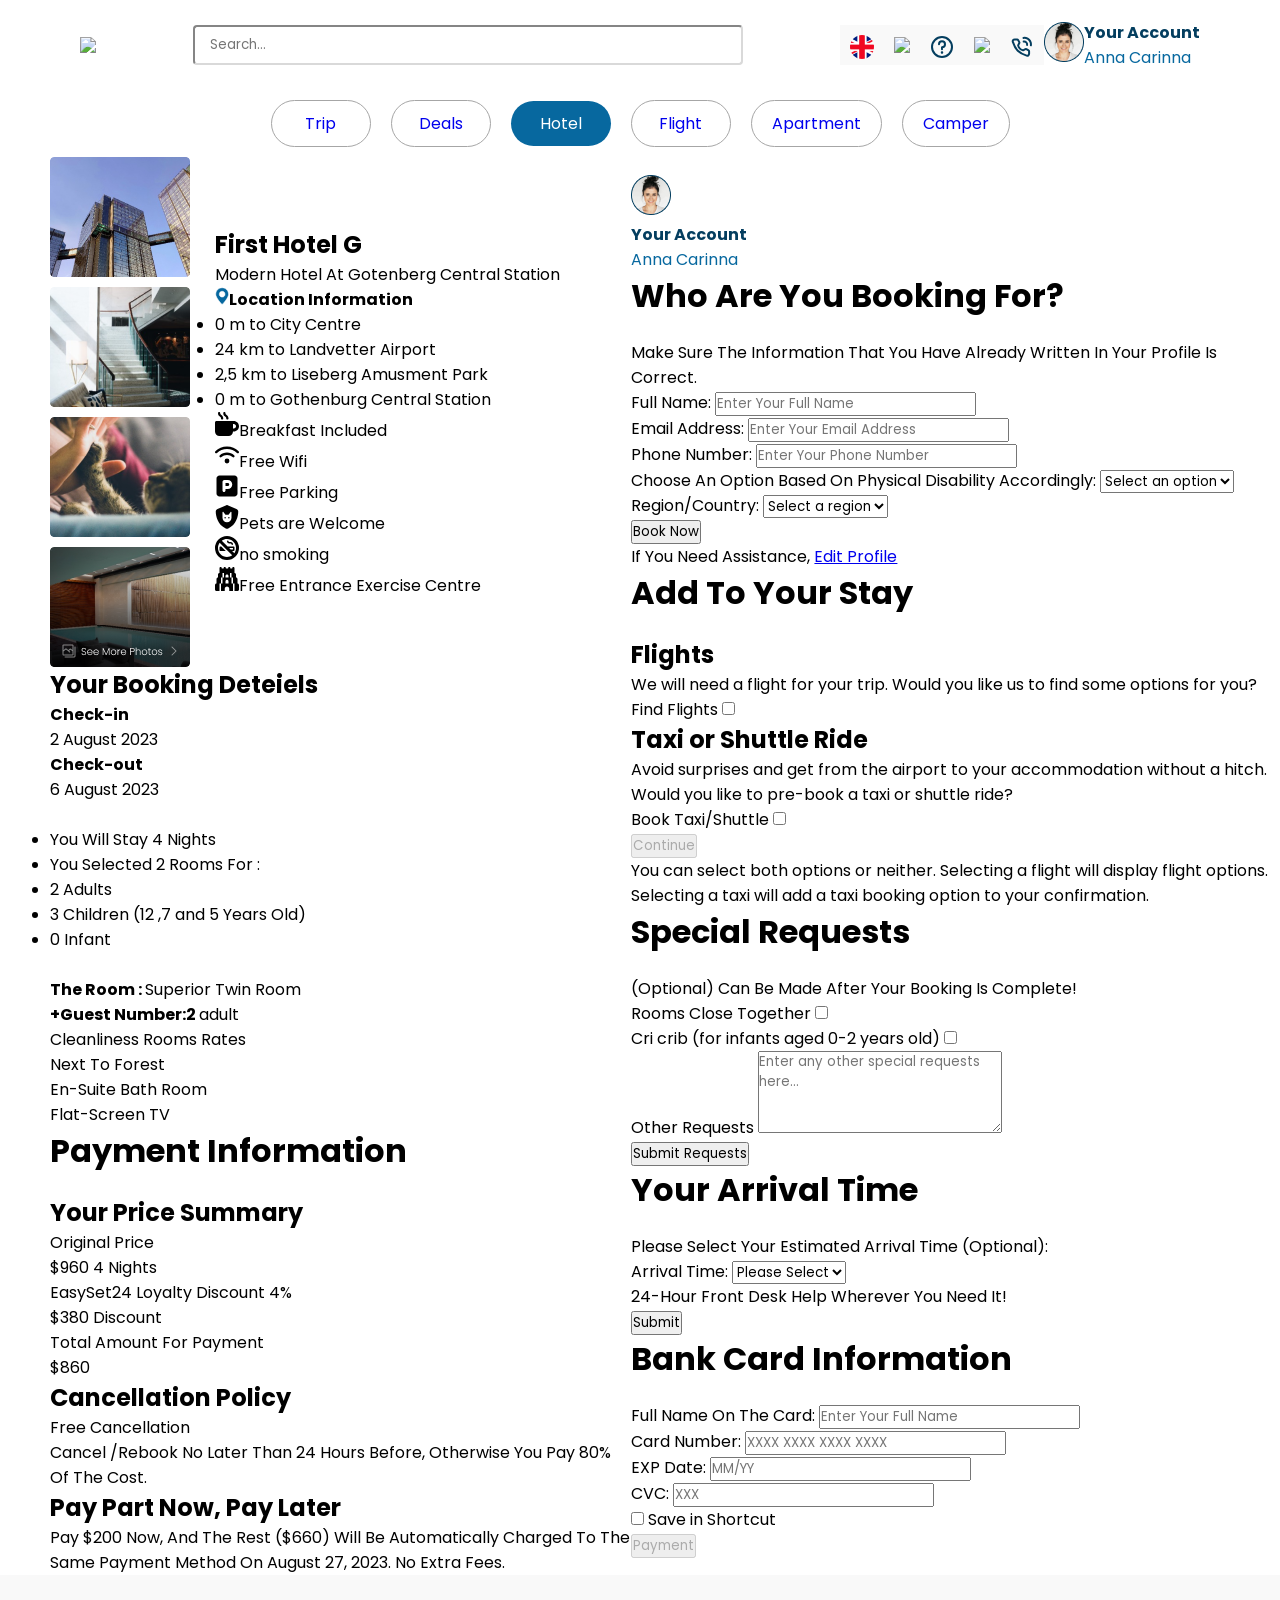
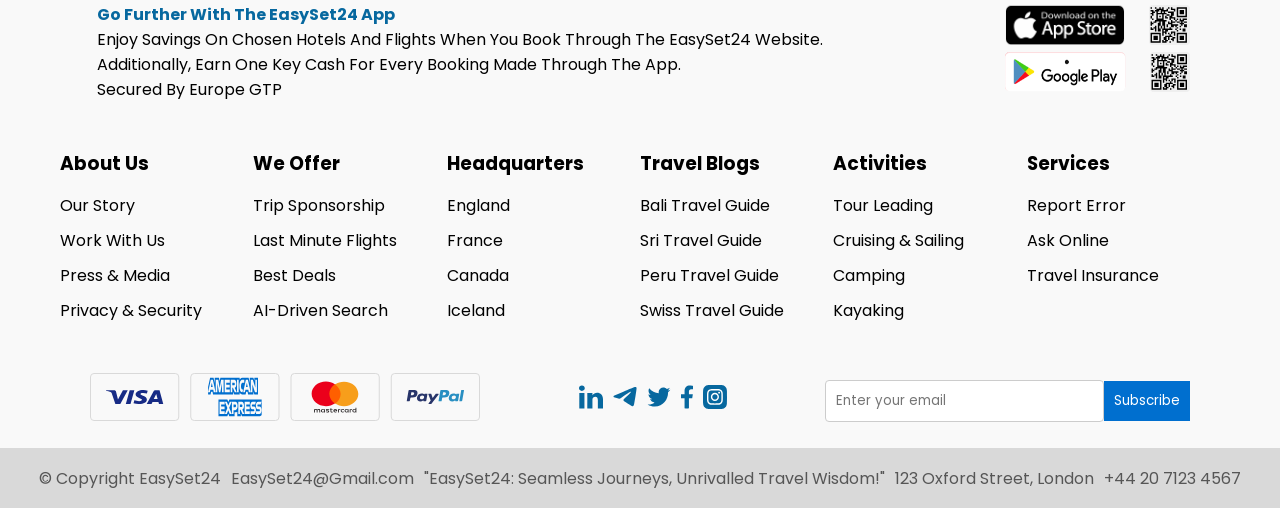
==== home.html @ 136c6787 "commiting" ====
<!DOCTYPE html>
<html>

<head>
    <link rel="stylesheet" type="text/css" href="styles.css">

    <link rel="preconnect" href="https://fonts.googleapis.com">
    <link rel="preconnect" href="https://fonts.gstatic.com" crossorigin>
    <link href="https://fonts.googleapis.com/css2?family=Poppins&display=swap" rel="stylesheet">
    <link rel="icon" href="Assets/icons/logo.svg" type="image/svg+xml">
    <link rel="stylesheet" href="https://fonts.googleapis.com/css2?family=Poppins:wght@300;400;700&display=swap">
    <link rel="stylesheet" href="style2.css">
    <link rel="icon" href="Assets\icons\Logo.svg" type="image/svg+xml">
</head>

<body>
    <header>
        <div class="navbar">
            <a href="flights.html" class="logo-container">
                <img src="Assets\icons\logo.svg" class="logo-svg">
            </a>

            <div class="search-container">
                <input type="search" class="search-box" placeholder="Search..." style="background-color: white;">
            </div>
            <div class="help-container">
                <a class="help-btn"><img src="Assets\icons\England.svg"></a>
                <a class="help-btn"><img src="Assets\icons\Dollar.svg"></a>
                <a class="help-btn"><img src="Assets\icons\help.svg"></a>
                <a class="help-btn" href="flight-favourites.html"><img src="Assets\icons\Favourite.svg"></a>
                <a class="help-btn" href="customer_service.html"><img src="Assets\icons\Phone.svg"></a>
                <div>
                    <img src="Assets\images\profile.png">
                </div>
                <div style="display: flex; flex-direction: column; align-items: start;">
                    <strong style="color: #043E5F;">Your Account</strong>
                    <a style="color: #07689f;">Anna Carinna</a>
                </div>
            </div>


        </div>

        <div class="chips-container">
            <a href="404.html" target="_blank" style="text-decoration: none;" class="chip">Trip</a>
            <a href="404.html" target="_blank" style="text-decoration: none;" class="chip">Deals</a>
            <a class="chip" style="background-color: #07689f; color:white; border: none;">Hotel</a>
            <a href="index.html" target="_blank" style="text-decoration: none;" class="chip">Flight</a>
            <a href="404.html" target="_blank" style="text-decoration: none;" class="chip">Apartment</a>
            <a href="404.html" target="_blank" style="text-decoration: none;" class="chip">Camper</a>
        </div>
    </header>
    <main class="main">
        <container-left>
            <hotel-details style="background-color: white; border-radius: 4px; display: flex; flex-direction: crow;">
                <hotel-gallery style="display: flex; flex-direction: column; gap:10px;">
                    <img src="Assets\images\hotel_images\hotel_1.png" alt="Image 1" style="border-radius: 4px;">
                    <img src="Assets\images\hotel_images\hotel_2.png" alt="Image 2" style="border-radius: 4px;">
                    <img src="Assets\images\hotel_images\hotel_3.png" alt="Image 3" style="border-radius: 4px;">
                    <img src="Assets\images\hotel_images\hotel_4.png" alt="Image 4" style="border-radius: 4px;">
                </hotel-gallery>
                <hotel-info style="padding-left: 25px;" class="info">
                    <div class="upper">
                        <h2>First Hotel G</h2>
                        <a>Modern Hotel At Gotenberg Central Station</a>
                        <h4><img src="Assets\icons\Landmark Sign.svg">Location Information</h4>
                        <ul>
                            <li>0 m to City Centre</li>
                            <li>24 km to Landvetter Airport</li>
                            <li>2,5 km to Liseberg Amusment Park</li>
                            <li>0 m to Gothenburg Central Station</li>
                        </ul>
                    </div>


                    <img src="Assets\icons\mug-hot-solid.svg" alt="" srcset=""
                        style="width: 24px; height: 24px;">Breakfast Included <br>
                    <img src="Assets\icons\wifi-solid.svg" alt="" srcset=""
                        style="width: 24px; height: 24px; gap: 8px;">Free Wifi <br>
                    <img src="Assets\icons\square-parking-solid.svg" alt="" srcset=""
                        style="width: 24px; height: 24px;">Free Parking <br>
                    <img src="Assets\icons\shield-cat-solid.svg" alt="" srcset=""
                        style="width: 24px; height: 24px;">Pets are Welcome <br>
                    <img src="Assets\icons\smoking.svg" alt="" srcset="" style="width: 24px; height: 24px;">no
                    smoking<br>
                    <img src="Assets\icons\entrance.svg" alt="" srcset="" style="width: 24px; height: 24px;">Free
                    Entrance Exercise Centre<br>


                </hotel-info>
            </hotel-details>
            <booking-details>
                <div class="booking">
                    <h2>Your Booking Deteiels</h2>

                    <div class="checking">
                        <div class="checkin">
                            <h4>Check-in</h4>
                            <p>2 August 2023</p>
                        </div>

                        <div class="check-out">
                            <h4>Check-out</h4>
                            <p>6 August 2023</p>
                        </div>
                    </div>
                    <br>

                    <ul>
                        <li>You Will Stay 4 Nights </li>
                        <li>You Selected 2 Rooms For :</li>
                        <li>2 Adults</li>
                        <li>3 Children (12 ,7 and 5 Years Old)</li>
                        <li>0 Infant</li>
                    </ul>
                </div>
            </booking-details>
            <br>
            <room-details>
                <div class="room">
                    <div class="room-detail">
                        <strong>The Room : </strong>Superior Twin Room

                    </div>
                    <div>
                        <strong> +Guest Number:2 </strong>adult <br>
                        Cleanliness Rooms Rates
                        <div class="room-details">

                            <p class="para">Next To Forest</p>
                        </div>
                        <div class="amenities">
                            <p>En-Suite Bath Room</p>
                            <p>Flat-Screen TV</p>
                        </div>
                    </div>
                </div>



            </room-details>
            <payment-information>

                <h1>Payment Information</h1>
                <price-summary>
                    <section class="price-summary">
                        <h2>Your Price Summary</h2>
                        <div class="price-details">
                            <p>Original Price</p>
                            <p class="amount">$960 4 Nights</p>
                        </div>
                        <div class="price-details">
                            <p>EasySet24 Loyalty Discount 4%</p>
                            <p class="amount">$380 Discount</p>
                        </div>
                        <div class="price-details total">
                            <p>Total Amount For Payment</p>
                            <p class="amount">$860</p>
                        </div>
                    </section>
                </price-summary>
                <cancellation-policy>
                    <section class="cancellation-policy">
                        <h2>Cancellation Policy</h2>
                        <p>Free Cancellation</p>
                        <p>Cancel /Rebook No Later Than 24 Hours Before, Otherwise You Pay 80% Of The Cost.</p>
                    </section>
                </cancellation-policy>
                <payment-methods>
                    <section class="pay-later">
                        <h2>Pay Part Now, Pay Later</h2>
                        <p>Pay $200 Now, And The Rest ($660) Will Be Automatically Charged To The Same Payment Method On
                            August 27, 2023. No Extra Fees.</p>
                    </section>
                </payment-methods>
            </payment-information>
        </container-left>
        <container-right>
            <user-information>
                <div class="user">
                    <div>
                        <img src="Assets\images\profile.png">
                    </div>
                    <div style="display: flex; flex-direction: column; align-items: start;">
                        <strong style="color: #043E5F;">Your Account</strong>
                        <a style="color: #07689f;">Anna Carinna</a>
                    </div>

                    <h1>Who Are You Booking For?</h1>
                    <p>Make Sure The Information That You Have Already Written In Your Profile Is Correct.</p>

                </div>

            </user-information>
            <additional-services>
                <form id="booking-form" onsubmit="return validateForm()">
                    <div class="form-group">
                        <label for="fullName">Full Name:</label>
                        <input type="text" id="fullName" name="fullName" placeholder="Enter Your Full Name" required>
                    </div>
                    <div class="form-group">
                        <label for="email">Email Address:</label>
                        <input type="email" id="email" name="email" placeholder="Enter Your Email Address" required>
                    </div>
                    <div class="form-group">
                        <label for="phoneNumber">Phone Number:</label>
                        <input type="tel" id="phoneNumber" name="phoneNumber" placeholder="Enter Your Phone Number"
                            required>
                    </div>
                    <div class="form-group">
                        <label for="physicalDisability">Choose An Option Based On Physical Disability
                            Accordingly:</label>
                        <select id="physicalDisability" name="physicalDisability" required>
                            <option value="">Select an option</option>
                            <option value="Yes">Yes</option>
                            <option value="No">No</option>
                        </select>
                    </div>
                    <div class="form-group region">
                        <label for="region">Region/Country:</label>
                        <select id="region" name="region" required>
                            <option value="">Select a region</option>
                        </select>
                    </div>
                    <button type="submit">Book Now</button>
                </form>

                <script>
                    function validateForm() {
                        var fullName = document.getElementById('fullName').value;
                        var email = document.getElementById('email').value;
                        var phoneNumber = document.getElementById('phoneNumber').value;
                        var physicalDisability = document.getElementById('physicalDisability').value;
                        var region = document.getElementById('region').value;

                        if (!fullName || !email || !phoneNumber || !physicalDisability || !region) {
                            alert("All fields are required!");
                            return false;
                        }



                        return true;
                    }
                </script>

                <p class="edit-profile">If You Need Assistance, <a href="#">Edit Profile</a></p>

                <h1>Add To Your Stay</h1>
                <div class="options-container">
                    <h2>Flights</h2>
                    <p>We will need a flight for your trip. Would you like us to find some options for you?</p>
                    <div class="form-group">
                        <label for="findFlights">Find Flights</label>
                        <input type="checkbox" id="findFlights" name="findFlights">
                        <span class="checkmark"></span>
                    </div>
                    <h2>Taxi or Shuttle Ride</h2>
                    <p>Avoid surprises and get from the airport to your accommodation without a hitch. Would you like to
                        pre-book a taxi or shuttle ride?</p>
                    <div class="form-group">
                        <label for="bookTaxi">Book Taxi/Shuttle</label>
                        <input type="checkbox" id="bookTaxi" name="bookTaxi">
                        <span class="checkmark"></span>
                    </div>
                </div>
                <button type="submit" disabled>Continue</button>
                <p class="disclaimer">You can select both options or neither. Selecting a flight will display flight
                    options. Selecting a taxi will add a taxi booking option to your confirmation.</p>

                <h1>Special Requests</h1>
                <p>(Optional) Can Be Made After Your Booking Is Complete!</p>
                <form id="special-requests-form">
                    <div class="form-group">
                        <label for="roomsCloseTogether">Rooms Close Together</label>
                        <input type="checkbox" id="roomsCloseTogether" name="roomsCloseTogether">
                    </div>
                    <div class="form-group">
                        <label for="cribRequest">Cri crib (for infants aged 0-2 years old)</label>
                        <input type="checkbox" id="cribRequest" name="cribRequest">
                    </div>
                    <div class="form-group">
                        <label for="otherRequest">Other Requests</label>
                        <textarea id="otherRequest" name="otherRequest" rows="4"
                            placeholder="Enter any other special requests here..."></textarea>
                    </div>
                    <button type="submit">Submit Requests</button>
                </form>

                <h1>Your Arrival Time</h1>
                <p>Please Select Your Estimated Arrival Time (Optional):</p>
                <form id="arrival-time-form">
                    <div class="form-group">
                        <label for="arrivalTime">Arrival Time:</label>
                        <select id="arrivalTime" name="arrivalTime">
                            <option value="">Please Select</option>
                            <option value="15:00">15:00</option>
                            <option value="16:00">16:00</option>
                            <option value="17:00">17:00</option>
                            <option value="18:00">18:00</option>
                            <option value="19:00">19:00</option>
                            <option value="20:00">20:00</option>
                            <option value="21:00">21:00</option>
                            <option value="22:00">22:00</option>
                            <option value="23:00">23:00</option>
                        </select>
                    </div>
                    <p>24-Hour Front Desk Help Wherever You Need It!</p>
                    <button type="submit">Submit</button>
                </form>

            </additional-services>
            <card-information>
                <h1>Bank Card Information</h1>
                <form id="card-info-form">
                    <div class="form-group">
                        <label for="fullName">Full Name On The Card:</label>
                        <input type="text" id="fullName" name="fullName" placeholder="Enter Your Full Name" required>
                    </div>
                    <div class="form-group">
                        <label for="cardNumber">Card Number:</label>
                        <input type="text" id="cardNumber" name="cardNumber" placeholder="XXXX XXXX XXXX XXXX"
                            maxlength="16" required onkeyup="validateCardNumber(this)">
                    </div>
                    <div class="form-group">
                        <label for="expDate">EXP Date:</label>
                        <input type="text" id="expDate" name="expDate" placeholder="MM/YY" maxlength="5" required
                            onkeyup="validateExpDate(this)">
                        <span id="expDateError" class="error-message"></span>
                    </div>
                    <div class="form-group">
                        <label for="cvc">CVC:</label>
                        <input type="text" id="cvc" name="cvc" placeholder="XXX" maxlength="3" required
                            onkeyup="validateCVC(this)">
                        <span id="cvcError" class="error-message"></span>
                    </div>
                    <div class="form-group">
                        <label for="saveShortcut">
                            <input type="checkbox" id="saveShortcut" name="saveShortcut">
                            Save in Shortcut
                        </label>
                    </div>
                    <button type="submit" disabled>Payment</button>
                </form>
                <script>
                    function validateCardNumber(input) {

                        const cardNumber = input.value;
                        if (cardNumber.length !== 16) {
                            document.getElementById("cardNumberError").textContent = "Invalid card number length";
                            document.getElementById("cardNumberError").style.display = "block";
                        } else {
                            document.getElementById("cardNumberError").textContent = "";
                            document.getElementById("cardNumberError").style.display = "none";
                        }
                    }

                    function validateExpDate(input) {

                        const expDate = input.value;
                    }

                </script>
            </card-information>
        </container-right>
    </main>
    <footer class="footer" style="padding-bottom: 0%;">
        <app-links
            style="display: flex; flex-direction: row; justify-content: space-between; padding-left: 90px; padding-right: 90px; padding-bottom: 40px">
            <text style="display: flex; flex-direction: column; align-items: start; padding: 7px">
                <strong style="color: #07689F;">Go Further With The EasySet24 App</strong>
                <a>Enjoy Savings On Chosen Hotels And Flights When You Book Through The EasySet24 Website.</a>
                <a>Additionally, Earn One Key Cash For Every Booking Made Through The App.</a>
                <a>Secured By Europe GTP</a>
            </text>
            <download-links style="display: flex; flex-direction: column;">
                <a href="https://www.apple.com/app-store/" target="_blank">
                    <img src="Assets\icons\app-store.svg">
                </a>
                <a href="https://play.google.com/store" target="_blank">
                    <img src="Assets\icons\google-play.svg">
                </a>
            </download-links>
        </app-links>
        <div class="footer-container">
            <div class="footer-column">
                <h3>About Us</h3>
                <a href="#">Our Story</a>
                <a href="#">Work With Us</a>
                <a href="#">Press & Media</a>
                <a href="#">Privacy & Security</a>
            </div>
            <div class="footer-column">
                <h3>We Offer</h3>
                <a href="#">Trip Sponsorship</a>
                <a href="#">Last Minute Flights</a>
                <a href="#">Best Deals</a>
                <a href="#">AI-Driven Search</a>
            </div>
            <div class="footer-column">
                <h3>Headquarters</h3>
                <a href="#">England</a>
                <a href="#">France</a>
                <a href="#">Canada</a>
                <a href="#">Iceland</a>
            </div>
            <div class="footer-column">
                <h3>Travel Blogs</h3>
                <a href="#">Bali Travel Guide</a>
                <a href="#">Sri Travel Guide</a>
                <a href="#">Peru Travel Guide</a>
                <a href="#">Swiss Travel Guide</a>
            </div>
            <div class="footer-column">
                <h3>Activities</h3>
                <a href="#">Tour Leading</a>
                <a href="#">Cruising & Sailing</a>
                <a href="#">Camping</a>
                <a href="#">Kayaking</a>
            </div>
            <div class="footer-column">
                <h3>Services</h3>
                <a href="#">Report Error</a>
                <a href="#">Ask Online</a>
                <a href="#">Travel Insurance</a>
            </div>
        </div>
        <div class="footer-bottoms" style="padding-top: 20px; padding-bottom: 20px;">
            <div class="payment-links">
                <a href="#">
                    <img src="Assets\icons\visa.svg">
                </a>
                <a href="#">
                    <img src="Assets\icons\american-express.svg">
                </a>
                <a href="#">
                    <img src="Assets\icons\mastercard.svg">
                </a>
                <a href="#">
                    <img src="Assets\icons\paypal.svg">
                </a>
            </div>
            <div class="social-links">
                <a href="#"><img src="Assets\icons\linkedin_blue.svg"></a>
                <a href="#"><img src="Assets\icons\telegram_blue.svg"></a>
                <a href="#"><img src="Assets\icons\twitter_blue.svg"></a>
                <a href="#"><img src="Assets\icons\facebook_blue.svg"></a>
                <a href="#"><img src="Assets\icons\instagram_blue.svg"></a>
            </div>
            <div class="email-subscription">
                <input type="email" id="email" name="email" placeholder="Enter your email">
                <button>Subscribe</button>
            </div>
        </div>
        <div class="contact-info" style="background: #d9d9d9;">
            <p style="background: #d9d9d9;">© Copyright EasySet24</p>
            <p style="background: #d9d9d9;">EasySet24@Gmail.com</p>
            <p style="background: #d9d9d9;">"EasySet24: Seamless Journeys, Unrivalled Travel Wisdom!"</p>
            <p style="background: #d9d9d9;">123 Oxford Street, London</p>
            <p style="background: #d9d9d9;">+44 20 7123 4567</p>
        </div>
    </footer>
</body>

</html>
---- styles.css ----
.poppins-regular {
    font-family: "Poppins", sans-serif;
    font-weight: 400;
    font-style: normal;
  }

  * {
    margin: 0;
    font-family: "Poppins", sans-serif;
    padding: 0;
    box-sizing: border-box;
    align-items: center;
}  

.main {
    padding-left: 50px;
    display: flex;
    background: transparent;
}
  /* * { border: 1px solid black; } */

.header {
    display: flex;
    flex-direction: row;
    justify-content: space-between;
    align-items: center;
    padding: 10px 50px 10px 50px;
    margin: 0%;
    width: 100%;
    background-color: #f9f9f9;
    border-bottom: 1px solid #a6a6a6;
    font-family: "Poppins", sans-serif;
}

.summary-container {
    display: flex;
    flex-direction: column;
    background-color: white;
    align-items: start;
}

.payment-container {
    display: flex;
    flex-direction: column;
    background-color: white;
    align-items: start;
}

.passenger-numbers, .ticket-price {
    background-color: white; 
    border-bottom: 1px solid #d9d9d9;
    display: flex;
    flex-direction: row;
    justify-content: space-between;
    width: 100%;
}

input[type='radio'] {
    accent-color: #07689f;
}


    .primary-button {
        background-color: #07689f; 
        color: white; 
        border: none; 
        border-radius: 4px;
        font-weight: bold;        
        padding: 10px 20px; 
        border-radius: 5px;
        text-decoration: none;
        align-items: center;
        display: flex;
        justify-content: center;
    }

    .primary-button:hover {
        background-color: transparent;
        color: #07689f;
        box-shadow: 0 0 0 1px #07689f;
        cursor: pointer;
    }

.secondary-button {
    background-color: #f9f9f9; 
    color: #07689f; 
    border: 1px solid #07689f; 
    font-weight: bold;
    padding: 10px 20px; 
    border-radius: 4px;
    align-items: center;
    display: flex;
    justify-content: center;
}

.secondary-button:hover {
    color: black;
    box-shadow: 0 0 0 1px black;
    cursor: pointer;
}

.footer {
    background-color: #f9f9f9;
    color: black;
    padding: 20px 0;
    width: 100%;
}

.footer-container {
    display: flex;
    flex-wrap: wrap;
    justify-content: space-between;
    align-items: baseline;
    margin: 0 auto;
    max-width: 1200px;
    padding: 0 20px;
}

.footer-column {
    flex: 1 0 16.66%;
    margin-bottom: 20px;
}

.footer-column h3 {
    margin-bottom: 15px;
}

.footer-column a {
    color:      black;
    text-decoration: none;
    display: block;
    margin-bottom: 10px;
}

.footer-bottoms {
    display: flex;
    justify-content: space-between;
    align-items: center;
    flex-direction: row;
    flex-wrap: wrap;
    padding-left: 90px;
    padding-right: 90px;
    width: 100%;
}

.contact-info {
    background: #d9d9d9;
    width: 100%;
    height: 60px;
    display: flex;
    flex-wrap: wrap;
    gap: 10px;
    justify-content: center;
    align-items: center;
    color: #565656;

}

.payment-links, .social-links {
    display: flex;
    gap: 10px;
    justify-content: center;
}
.email-subscription {
    display: flex;
    justify-content: center;
}
.email-subscription input[type="email"] {
    flex-grow: 1;
    padding: 10px;
    border-radius: 4px;
    border: 1px solid #ccc;
}
.email-subscription button {
    padding: 10px;
    border: none;
    background-color: #006FCF;
    color: #fff;
    cursor: pointer;
}

@media (max-width: 600px) {
    .footer-container {
        flex-direction: column;
    }

    .footer-column {
        margin-bottom: 30px;
    }
}
---- style2.css ----
body {
    margin: 0;
    padding: 0;
    font-family: 'Poppins', sans-serif;
    overflow-x: hidden;
  }

  .background-container {
    position: relative;
    width: 100%;
    height: 664px;
    background: url('hotel.jpeg') no-repeat center center fixed;
    background-size: cover;
    overflow: hidden;
  }

  .header {
    display: flex;
    flex-direction: column;
    align-items: center;
    width: 100%;
    background-color: #f9f9f9;
    border-bottom: 1px solid #a6a6a6;
    font-family: "Poppins", sans-serif;
}

.navbar {
    display: flex;
    justify-content: space-between;
    align-items: center;
    width: 100%; 
}
.chips-container {
    display: flex;
    flex-wrap: wrap;
    justify-content: center;
}

.chip {
    padding: 10px 20px;
    border-radius: 60px;
    background-color: white;
    border: 1px solid #a6a6a6;
    margin: 10px;
    font-family: "Poppins", sans-serif;
    min-width: 100px;
    display: inline-block;
    text-align: center;
}
.search-box {
    width: 550px; height: 40px; border-radius: 4px; border-color: #d9d9d9;
    padding-left: 15px;
}
.logo-container {
    display: flex;
    flex-direction: column;
    align-items: center;
    margin: 20px;
    margin-left: 80px;
    justify-content: center;
    border: none;
    background: none;
}
.help-container {
    display: flex;
    flex-direction: row;
    justify-content: space-between;
    margin: 20px;
    margin-right: 80px;
    height: fit-content;
}
.help-btn {
    padding: 10px;
    border: none;
    justify-content: center;
    background-color: #f9f9f9;
    cursor: pointer;
    height: 40px;
}

  .overlay {
    position: absolute;
    width: 100%;
    height: 100%;
    background: linear-gradient(353.87deg, rgba(0, 0, 0, 0.7) 8.73%, rgba(0, 0, 0, 0.132615) 45.62%, rgba(0, 0, 0, 0) 118.81%),
                linear-gradient(356.44deg, #2B1F18 8.32%, rgba(43, 31, 24, 0.361059) 25.87%, rgba(43, 31, 24, 0) 49.28%);
    background-size: cover;
    background-position: center;
  }

  .content {
    position: absolute;
    top: 50%;
    left: 50%;
    transform: translate(-50%, -50%);
    text-align: center;
    color: #ffffff;
  }

  h1 {
    font-size: 2em;
    margin-bottom: 20px;
    color: #000000;
    font-weight: bold;
  }

  .explore-button {
    display: inline-block;
    padding: 10px 20px;
    font-size: 1.2em;
    text-decoration: none;
    background-color: rgba(7, 104, 159, 1);
    color: white;
    border-radius: 5px;
    transition: background-color 0.3s ease;
    position: relative;
  }

  .explore-button::after {
    content: '\2192'; 
    margin-left: 10px;
  }

  .explore-button:hover {
    background-color: #005580;
  }

  .text-below {
    position: absolute;
    width: 733px;
    height: 77px;
    top: 487px;
    left: 354px;
    font-family: 'Poppins', sans-serif;
    font-size: 64px;
    font-weight: 300;
    line-height: 77px;
    letter-spacing: 0px;
    text-align: left;
    color: #ffffff;
  }

  
  .new-section {
    position: absolute;
    width: 1224px;
    height: 498px;
    top: 1105px;
    left: 108px;
    border-radius: 0px 0px 8px 8px;
    background: linear-gradient(2.09deg, rgba(0, 0, 0, 0.5) 77.91%, rgba(0, 0, 0, 0) 98.19%);
    overflow: hidden;
  }

  .section-image {
    width: 100%;
    height: 100%;
    top: -35%;
    background: url('world map.jpeg') no-repeat center top fixed; 
    background-size: cover;
    position: absolute;
  }

  /* Added Buttons */
  .button-container {
    display: flex;
    justify-content: flex-start;
    font-weight: bold;
    align-items: center;
    gap: 5px;
    position: absolute;
    top: 0;
    left: 0;
    right: 0;
    bottom: -103%;
  }

  .main-button,
  .sub-button {
    position: relative;
    z-index: 1;
    display: flex;
    justify-content: center;
    align-items: center;
    color: rgba(7, 104, 159, 1);
    text-decoration: none;
    transition: background-color 0.3s ease;
  }

  .main-button {
    width: 250px;
    height: 64px;
    padding: 8px 16px;
    border-radius: 4px 4px 0px 0px;
    background-color: white;
  }

  .sub-button {
    width: 240px;
    height: 48px;
    padding: 16px;
    border-radius: 4px 4px 0px 0px;
    background-color: white;
  }

  .main-button:hover, .sub-button:hover {
    background-color: gray;
    color: white;
  }
  .btn {
    padding: 10px 20px;
    background-color: #151617;
    color:white;
    border: none;
    cursor: pointer;
    border-radius: 5px;
    font-size: 16px;
    margin-top: 20px;
    width: 70%;
    height: 40%;
    background-image: url('belgium.jpeg');
    background-size: cover;

}

.btn6 {
  padding: 10px 20px;
    background-color: #151617;
    color:white;
    border: none;
    cursor: pointer;
    border-radius: 5px;
    font-size: 16px;
    margin-top: 20px;
    width: 70%;
    height: 40%;
  background-image: url('nepa.jpg');
  background-size: cover;

}
.container{
  position: relative;
  width: 100%;
  max-width: 400px;
}
.container img{
  width: 100%;

}
.container1{
  position: relative;
  width: 100%;
  max-width: 400px;
}
.container1 img{
  width: 1441px;
  Top: 2867px;
}

.container .btn{
  position: absolute;
  top: 50%;
  left: 70%;
  width: 80px;
  height: 80px;
  transform: translate(-50% ,-50%);
}
.testimonial-container {
  display: flex;
  justify-content: center;
  position: relative;
  width: 100%;
  margin-top: 20px; 
}

.container1 {
  position: relative;
}
.testimonial-container {
  display: flex;
  justify-content: center;
  align-items: center;
  flex-wrap: nowrap; 
}

figure.snip1390 {
  flex: 0 0 auto; 
  margin: 10px;
  min-width: 230px;
  max-width: 315px;
}
.image3{
  width: 300px;
  height: 280px;
}
.loyal-button{
  width: 197px;
  height: 40px;
  padding: 8px,16px,8px,16px;
  border-radius: 4px;
  border-radius: 5px;
  transition: background-color 0.3s ease;
  position: relative;
  bottom: 50px;
  right: 270px;
  gap: 8px;
  background-color: #1775a4;
  
}


.loyal-button::after {
  content: '\2192'; /* Unicode right arrow character */
  margin-left: 10px;
}

.loyal-button:hover {
  background-color: #e5eef3;
}
.image4{
  width: 592px;
  height: 280px;
  
}
.Early-button{
  width: 248px;
  height: 40px;
 
  
  padding: 8px,16px,8px,16px;
  border-radius: 4px;
 
  transition: background-color 0.3s ease;
  position: relative;
  bottom: 50px;
  right: 400px;
  gap: 8px;
  background-color: #1775a4;
  
}
.Early-button::after {
  content: '\2192'; /* Unicode right arrow character */
  margin-left: 10px;
}

.Early-button:hover {
  background-color: #e5eef3;
}

.image5{
  width: 300px;
  height: 280px;
}

.Last-button{
  width: 248px;
  height: 40px;
 
  
  padding: 8px,16px,8px,16px;
  border-radius: 4px;
 
  transition: background-color 0.3s ease;
  position: relative;
  bottom: 50px;
  right: 290px;
  gap: 8px;
  background-color: #1775a4;
  
}
.Last-button::after {
  content: '\2192'; /* Unicode right arrow character */
  margin-left: 10px;
}

.Last-button:hover {
  background-color: #e5eef3;
}
.image6{
  width: 300px;
  height: 280px;
  border-radius: 0px,0px,0px,8px;
}
.family-button{
  width: 248px;
  height: 40px;
 
  
  padding: 8px,16px,8px,16px;
  border-radius: 4px;
 
  transition: background-color 0.3s ease;
  position: relative;
  bottom: 50px;
  right: 290px;
  gap: 8px;
  background-color: #1775a4;
  
}
.family-button::after {
  content: '\2192'; /* Unicode right arrow character */
  margin-left: 10px;
}

.family-button:hover {
  background-color: #e5eef3;
}

.image7{
  width: 592px;
  height: 280px;
  border-radius: 0px,0px,0px,8px;
}
.birthday-button{
  width: 248px;
  height: 40px; 
  padding: 8px,16px,8px,16px;
  border-radius: 4px;
  transition: background-color 0.3s ease;
  position: relative;
  bottom: 50px;
  right: 430px;
  gap: 8px;
  background-color: #1775a4;
  
}
.birthday-button::after {
  content: '\2192'; 
  margin-left: 10px;
}

.birthday-button:hover {
  background-color: #e5eef3;
}


.image8{
  width: 300px;
  height: 280px;
  border-radius: 0px,0px,8px,0px;
}
.Referral-button{
  width: 248px;
  height: 40px; 
  padding: 8px,16px,8px,16px;
  border-radius: 4px;
  transition: background-color 0.3s ease;
  position: relative;
  bottom: 50px;
  right:270px;
  gap: 8px;
  background-color: #1775a4;
  
}
.Referral-button::after {
  content: '\2192'; 
  margin-left: 10px;
}

.Referral-button:hover {
  background-color: #e5eef3;
}

.image{
  width: 631px;
  height: 400px;
  border-radius: 8px;
  padding: 16px;
  gap: 10px;
}



.image1{
  width: 573px;
  height: 400px;
  border-radius: 8px;
  padding: 16px;
  gap: 10px;
}
.testimonial-container{
  bottom: 550px;
}

.testimonial-container .profile {
  width: 100px;
  height: 90px;
  border-radius: 50%;
  display: inline-block;
  box-shadow: 3px 3px 20px rgba(0, 0, 0, 0.4);
  margin-bottom: 10px;
}

.container1 .testimonial-container {
  position: absolute;
  top: 50%;
  left: 50%;
  transform: translate(-50%, -50%);
  display: flex;
  justify-content: center;
  align-items: center;
  flex-wrap: wrap; 
}

figure.snip1390 {
  margin: 10px;
  min-width: 230px;
  max-width: 315px;
  width: 100%;
}




@import url(https://fonts.googleapis.com/css?family=Roboto:300,400);
@import url(https://maxcdn.bootstrapcdn.com/font-awesome/4.4.0/css/font-awesome.min.css);
figure.snip1390 {
  font-family: 'Roboto', Arial, sans-serif;
  position: relative;
  overflow: hidden;
  margin: 10px;
  min-width: 230px;
  max-width: 315px;
  width: 100%;
  color: #000000;
  text-align: center;
  font-size: 16px;
  background-color:rgba(0, 0, 0, 0.2);
  padding: 30px;
  background-image: linear-gradient(-25deg, rgba(0, 0, 0, 0.2) 0%, rgba(255, 255, 255, 0.1) 100%);
  -webkit-box-sizing: border-box;
  box-sizing: border-box;
}
figure.snip1390 *,
figure.snip1390 *:before,
figure.snip1390 *:after {
  -webkit-box-sizing: border-box;
  box-sizing: border-box;
  -webkit-transition: all 0.35s ease;
  transition: all 0.35s ease;
}
figure.snip1390 figcaption {
  width: 100%;
}
figure.snip1390 h2,
figure.snip1390 h4,
figure.snip1390 blockquote {
  margin: 0;
}
figure.snip1390 h2,
figure.snip1390 h4 {
  font-weight: 300;
}
figure.snip1390 h2 {
  color: #ffffff;
}
figure.snip1390 h4 {
  color: #a6a6a6;
}
figure.snip1390 blockquote {
  font-size: 1em;
  padding: 45px 20px 40px 50px;
  margin-top: 30px;
  background-color: #ffffff;
  border-radius: 5px;
  box-shadow: inset -1.4px -1.4px 2px rgba(0, 0, 0, 0.3);
  text-align: left;
  position: relative;
}
figure.snip1390 blockquote:before {
  font-family: 'FontAwesome';
  content: "\201C";
  position: absolute;
  font-size: 70px;
  opacity: 0.25;
  font-style: normal;
  top: 0px;
  left: 20px;
}
figure.snip1390 .profile {
  width: 100px;
  height: 90px;
  border-radius: 50%;
  display: inline-block;
  box-shadow: 3px 3px 20px rgba(0, 0, 0, 0.4);
  margin-bottom: 10px;
  
}
#grad1 {
  background-image: linear-gradient(transparent, black);
}
.footer {
  background-color: #f9f9f9;
  color: black;
  padding: 20px 0;
  width: 100%;
}

.footer-container {
  display: flex;
  flex-wrap: wrap;
  justify-content: space-between;
  align-items: baseline;
  margin: 0 auto;
  max-width: 1200px;
  padding: 0 20px;
}

.footer-column {
  flex: 1 0 16.66%;
  margin-bottom: 20px;
}

.footer-column h3 {
  margin-bottom: 15px;
}

.footer-column a {
  color:      black;
  text-decoration: none;
  display: block;
  margin-bottom: 10px;
}

.footer-bottoms {
  display: flex;
  justify-content: space-between;
  align-items: center;
  flex-direction: row;
  flex-wrap: wrap;
  padding-left: 90px;
  padding-right: 90px;
  width: 100%;
}

.contact-info {
  background: #d9d9d9;
  width: 100%;
  height: 60px;
  display: flex;
  flex-wrap: wrap;
  gap: 10px;
  justify-content: center;
  align-items: center;
  color: #565656;

}

.payment-links, .social-links {
  display: flex;
  gap: 10px;
  justify-content: center;
}
.email-subscription {
  display: flex;
  justify-content: center;
}
.email-subscription input[type="email"] {
  flex-grow: 1;
  padding: 10px;
  border-radius: 4px;
  border: 1px solid #ccc;
}
.email-subscription button {
  padding: 10px;
  border: none;
  background-color: #006FCF;
  color: #fff;
  cursor: pointer;
}

@media (max-width: 600px) {
  .footer-container {
      flex-direction: column;
  }

  .footer-column {
      margin-bottom: 30px;
  }
}
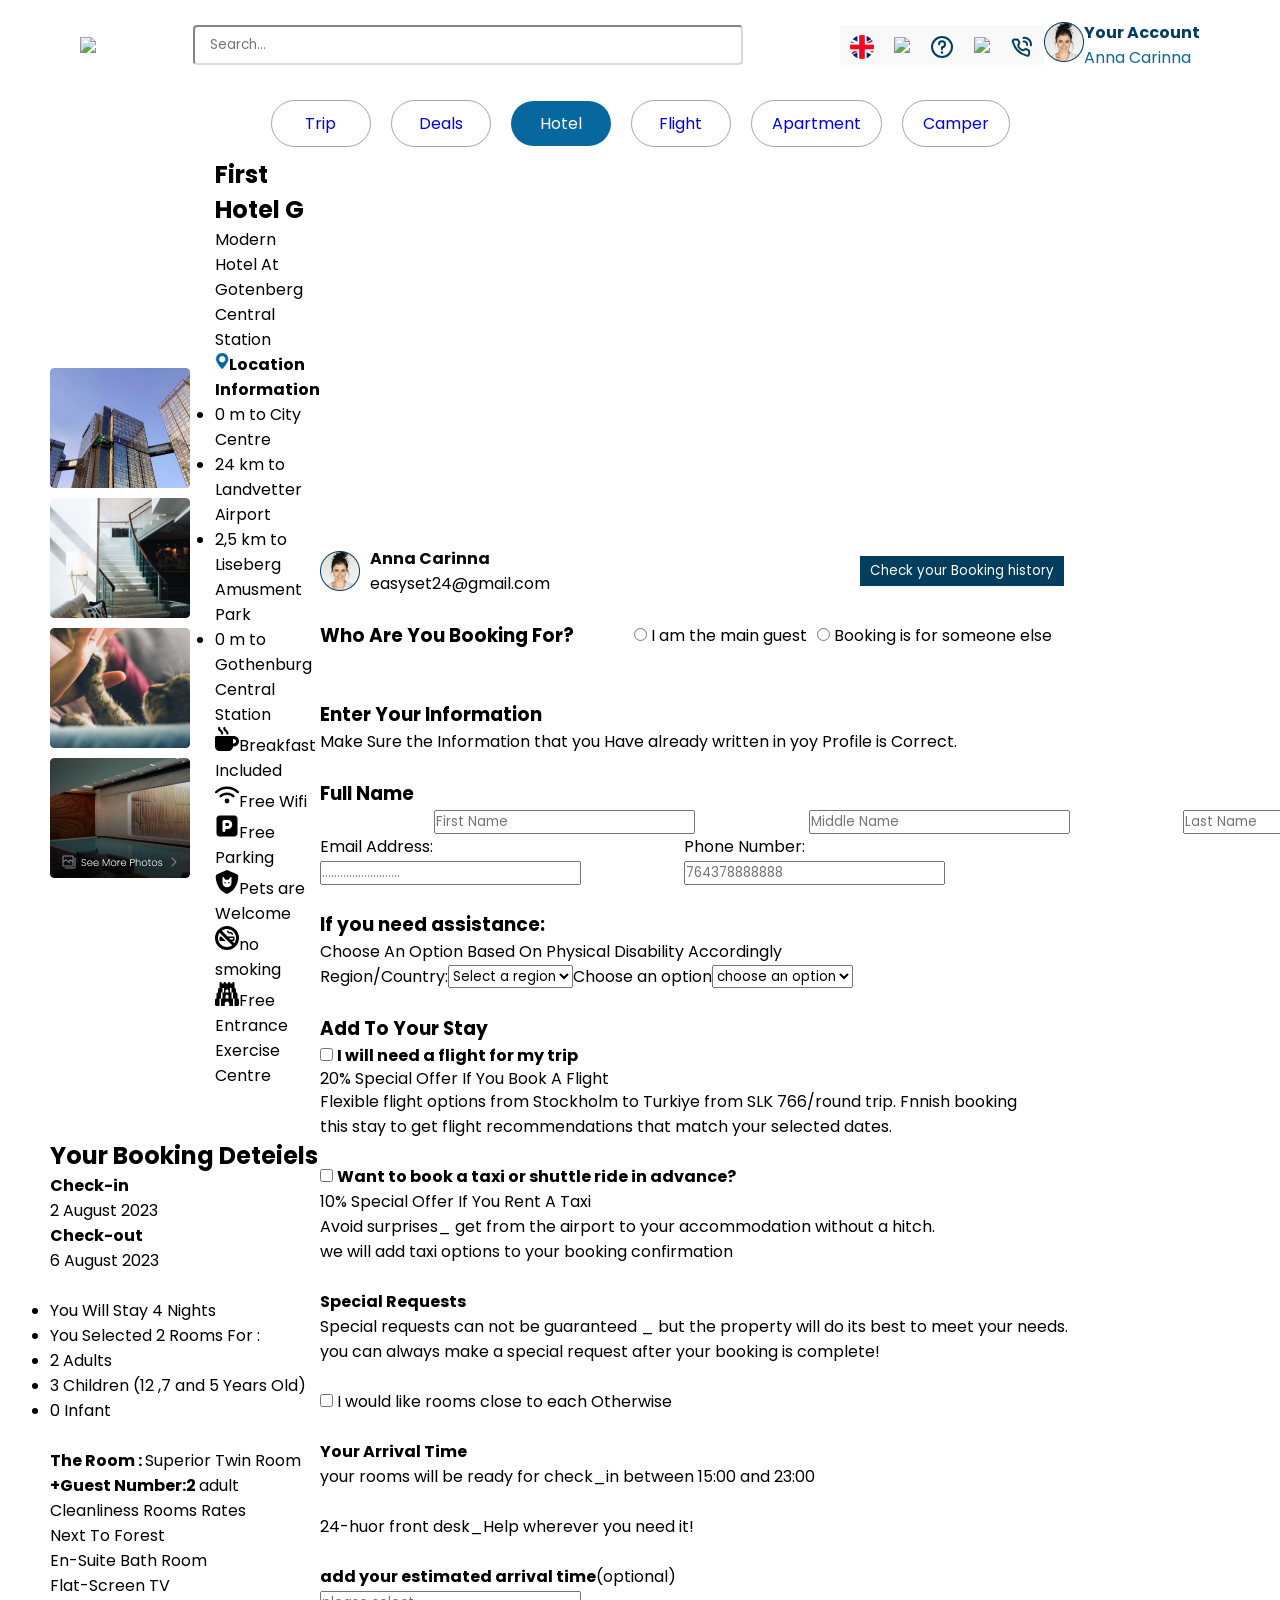
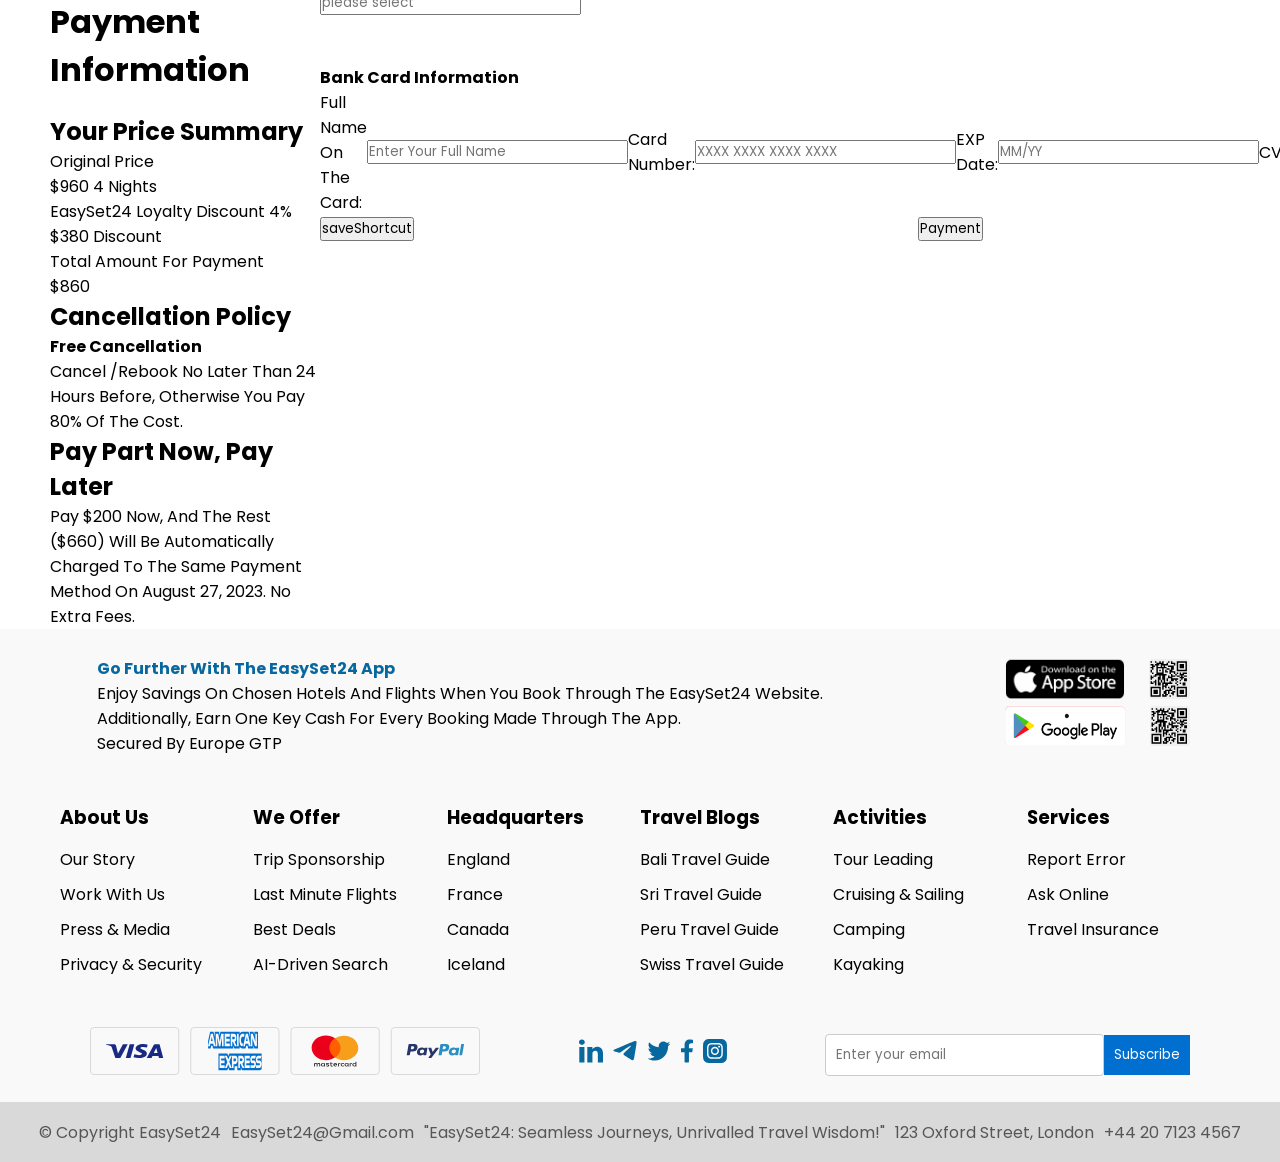
==== commit cb3cb368: "commiting" ====
--- a/home.html
+++ b/home.html
@@ -32,7 +32,7 @@
                 <div>
                     <img src="Assets\images\profile.png">
                 </div>
-                <div style="display: flex; flex-direction: column; align-items: start;">
+                <div class="infom" style="display: flex; flex-direction: column; align-items: start;">
                     <strong style="color: #043E5F;">Your Account</strong>
                     <a style="color: #07689f;">Anna Carinna</a>
                 </div>
@@ -53,45 +53,45 @@
     <main class="main">
         <container-left>
             <hotel-details style="background-color: white; border-radius: 4px; display: flex; flex-direction: crow;">
-                <hotel-gallery style="display: flex; flex-direction: column; gap:10px;">
-                    <img src="Assets\images\hotel_images\hotel_1.png" alt="Image 1" style="border-radius: 4px;">
-                    <img src="Assets\images\hotel_images\hotel_2.png" alt="Image 2" style="border-radius: 4px;">
-                    <img src="Assets\images\hotel_images\hotel_3.png" alt="Image 3" style="border-radius: 4px;">
-                    <img src="Assets\images\hotel_images\hotel_4.png" alt="Image 4" style="border-radius: 4px;">
-                </hotel-gallery>
-                <hotel-info style="padding-left: 25px;" class="info">
-                    <div class="upper">
-                        <h2>First Hotel G</h2>
-                        <a>Modern Hotel At Gotenberg Central Station</a>
-                        <h4><img src="Assets\icons\Landmark Sign.svg">Location Information</h4>
-                        <ul>
-                            <li>0 m to City Centre</li>
-                            <li>24 km to Landvetter Airport</li>
-                            <li>2,5 km to Liseberg Amusment Park</li>
-                            <li>0 m to Gothenburg Central Station</li>
-                        </ul>
-                    </div>
-
-
-                    <img src="Assets\icons\mug-hot-solid.svg" alt="" srcset=""
-                        style="width: 24px; height: 24px;">Breakfast Included <br>
-                    <img src="Assets\icons\wifi-solid.svg" alt="" srcset=""
-                        style="width: 24px; height: 24px; gap: 8px;">Free Wifi <br>
-                    <img src="Assets\icons\square-parking-solid.svg" alt="" srcset=""
-                        style="width: 24px; height: 24px;">Free Parking <br>
-                    <img src="Assets\icons\shield-cat-solid.svg" alt="" srcset=""
-                        style="width: 24px; height: 24px;">Pets are Welcome <br>
-                    <img src="Assets\icons\smoking.svg" alt="" srcset="" style="width: 24px; height: 24px;">no
-                    smoking<br>
-                    <img src="Assets\icons\entrance.svg" alt="" srcset="" style="width: 24px; height: 24px;">Free
-                    Entrance Exercise Centre<br>
-
-
-                </hotel-info>
-            </hotel-details>
+                <div class="hotel-container" style="display: flex;">
+                    <hotel-gallery style="flex: 1; display: flex; flex-direction: column; gap: 10px;">
+                        <img src="Assets\images\hotel_images\hotel_1.png" alt="Image 1" style="border-radius: 4px;">
+                        <img src="Assets\images\hotel_images\hotel_2.png" alt="Image 2" style="border-radius: 4px;">
+                        <img src="Assets\images\hotel_images\hotel_3.png" alt="Image 3" style="border-radius: 4px;">
+                        <img src="Assets\images\hotel_images\hotel_4.png" alt="Image 4" style="border-radius: 4px;">
+                    </hotel-gallery>
+                    <hotel-info style="flex: 1; padding-left: 25px;" class="info">
+                        <div class="upper">
+                            <h2>First Hotel G</h2>
+                            <a>Modern Hotel At Gotenberg Central Station</a>
+                            <h4><img src="Assets\icons\Landmark Sign.svg">Location Information</h4>
+                            <ul>
+                                <li>0 m to City Centre</li>
+                                <li>24 km to Landvetter Airport</li>
+                                <li>2,5 km to Liseberg Amusment Park</li>
+                                <li>0 m to Gothenburg Central Station</li>
+                            </ul>
+                        </div>
+
+                        <img src="Assets\icons\mug-hot-solid.svg" alt="" srcset=""
+                            style="width: 24px; height: 24px;">Breakfast Included <br>
+                        <img src="Assets\icons\wifi-solid.svg" alt="" srcset=""
+                            style="width: 24px; height: 24px; gap: 8px;">Free Wifi <br>
+                        <img src="Assets\icons\square-parking-solid.svg" alt="" srcset=""
+                            style="width: 24px; height: 24px;">Free Parking <br>
+                        <img src="Assets\icons\shield-cat-solid.svg" alt="" srcset=""
+                            style="width: 24px; height: 24px;">Pets are Welcome <br>
+                        <img src="Assets\icons\smoking.svg" alt="" srcset="" style="width: 24px; height: 24px;">no
+                        smoking<br>
+                        <img src="Assets\icons\entrance.svg" alt="" srcset="" style="width: 24px; height: 24px;">Free
+                        Entrance Exercise Centre<br>
+                    </hotel-info>
+                </div>
+            </hotel-details><br><br>
             <booking-details>
                 <div class="booking">
                     <h2>Your Booking Deteiels</h2>
+
 
                     <div class="checking">
                         <div class="checkin">
@@ -147,7 +147,7 @@
                         <h2>Your Price Summary</h2>
                         <div class="price-details">
                             <p>Original Price</p>
-                            <p class="amount">$960 4 Nights</p>
+                            <p class="amount" >$960 4 Nights</p>
                         </div>
                         <div class="price-details">
                             <p>EasySet24 Loyalty Discount 4%</p>
@@ -162,7 +162,7 @@
                 <cancellation-policy>
                     <section class="cancellation-policy">
                         <h2>Cancellation Policy</h2>
-                        <p>Free Cancellation</p>
+                        <strong>Free Cancellation</strong>
                         <p>Cancel /Rebook No Later Than 24 Hours Before, Otherwise You Pay 80% Of The Cost.</p>
                     </section>
                 </cancellation-policy>
@@ -178,169 +178,262 @@
         <container-right>
             <user-information>
                 <div class="user">
-                    <div>
-                        <img src="Assets\images\profile.png">
-                    </div>
-                    <div style="display: flex; flex-direction: column; align-items: start;">
-                        <strong style="color: #043E5F;">Your Account</strong>
-                        <a style="color: #07689f;">Anna Carinna</a>
-                    </div>
-
-                    <h1>Who Are You Booking For?</h1>
-                    <p>Make Sure The Information That You Have Already Written In Your Profile Is Correct.</p>
-
-                </div>
+                    <div style="display: flex; align-items: center;">
+
+                        <div style="display: flex; align-items: center;">
+
+                            <img src="Assets/images/profile.png" alt="Profile Image" style="margin-right: 10px;">
+
+
+                            <div style="margin-right: 10px;">
+                                <strong style="color: #0a0a0a;">Anna Carinna</strong> <br>
+                                <a>easyset24@gmail.com</a>
+                            </div>
+                        </div>
+
+                        <button
+                            style="margin-right: 10px; background-color: #043E5F; color: white; border: none; padding: 5px 10px; cursor: pointer; margin-left: 300px;">Check
+                            your Booking history</button>
+                    </div>
+                    <br>
+
+
+                    <div class="radio-container" style="display: flex; align-items: center;">
+                        <h3 style="margin-right: 10px;">Who Are You Booking For?</h3>
+                        <label style="margin-right: 10px; margin-left: 50px;">
+                            <input type="radio" name="bookingFor" value="mainGuest"> I am the main guest
+                        </label>
+                        <label>
+                            <input type="radio" name="bookingFor" value="someoneElse"> Booking is for someone else
+                        </label>
+                    </div> <br><br>
+
+                    <div class="information">
+                        <h3>Enter Your Information</h3>
+                        <p>Make Sure the Information that you Have already written in yoy Profile is Correct.</p>
+                    </div>
 
             </user-information>
+            <br>
             <additional-services>
                 <form id="booking-form" onsubmit="return validateForm()">
-                    <div class="form-group">
-                        <label for="fullName">Full Name:</label>
-                        <input type="text" id="fullName" name="fullName" placeholder="Enter Your Full Name" required>
-                    </div>
-                    <div class="form-group">
-                        <label for="email">Email Address:</label>
-                        <input type="email" id="email" name="email" placeholder="Enter Your Email Address" required>
-                    </div>
-                    <div class="form-group">
-                        <label for="phoneNumber">Phone Number:</label>
-                        <input type="tel" id="phoneNumber" name="phoneNumber" placeholder="Enter Your Phone Number"
-                            required>
-                    </div>
-                    <div class="form-group">
-                        <label for="physicalDisability">Choose An Option Based On Physical Disability
-                            Accordingly:</label>
-                        <select id="physicalDisability" name="physicalDisability" required>
-                            <option value="">Select an option</option>
-                            <option value="Yes">Yes</option>
-                            <option value="No">No</option>
-                        </select>
-                    </div>
-                    <div class="form-group region">
-                        <label for="region">Region/Country:</label>
-                        <select id="region" name="region" required>
-                            <option value="">Select a region</option>
-                        </select>
-                    </div>
-                    <button type="submit">Book Now</button>
+                    <h3>Full Name</h3>
+                    <div class="form-row" style="display: flex; justify-content: space-evenly;">
+                        <div class="form-group">
+
+                            <input type="text" id="firstName" name="firstName" placeholder="First Name">
+                        </div>
+                        <div class="form-group">
+
+                            <input type="text" id="middleName" name="middleName" placeholder="Middle Name">
+                        </div>
+                        <div class="form-group">
+
+                            <input type="text" id="lastName" name="lastName" placeholder="Last Name">
+                        </div>
+                    </div>
+                    <div class="form-row" style="display: flex;">
+                        <div class="form-group" style="width: 364px;">
+                            <label for="email">Email Address:</label><br>
+                            <input type="email" id="email" name="email" placeholder="..........................">
+                            <span class="error-message" id="email-error"></span>
+                        </div>
+                        <div class="form-group">
+                            <label for="phoneNumber">Phone Number:</label> <br>
+                            <input type="tel" id="phoneNumber" name="phoneNumber" placeholder="764378888888">
+                            <span class="error-message" id="phone-error"></span>
+                        </div>
+                    </div>
+                    <br>
+                    <div class="form-row">
+                        <div class="form-group">
+                            <label for="assistance">
+                                <h3>If you need assistance:</h3>
+                            </label>
+
+                        </div>
+                    </div>
+                    <div class="form-row">
+                        <div class="form-group">
+                            <label for="physicalDisability">
+                                <p style="font-weight: 400;">Choose An Option Based On Physical Disability Accordingly
+                                </p>
+                            </label>
+
+                            <span class="error-message" id="disability-error"></span>
+                        </div>
+                        <div class="form-group region" style="display: flex;">
+
+                            <label for="region">Region/Country:</label> <br>
+                            <select id="region" name="region">
+                                <option value="">Select a region</option>
+                            </select>
+                            <br>
+
+
+                            <label for="choose an option">Choose an option</label>
+                            <br>
+                            <select id="option" name="choose an option">
+                                <option value="">choose an option</option>
+                            </select>
+                        </div>
+                    </div>
+
                 </form>
+                <br>
 
                 <script>
                     function validateForm() {
-                        var fullName = document.getElementById('fullName').value;
-                        var email = document.getElementById('email').value;
-                        var phoneNumber = document.getElementById('phoneNumber').value;
-                        var physicalDisability = document.getElementById('physicalDisability').value;
-                        var region = document.getElementById('region').value;
-
-                        if (!fullName || !email || !phoneNumber || !physicalDisability || !region) {
-                            alert("All fields are required!");
-                            return false;
+                        var isValid = true;
+
+                        // Validate Email
+                        var emailInput = document.getElementById("email");
+                        var emailError = document.getElementById("email-error");
+                        var email = emailInput.value.trim();
+                        if (email === "") {
+                            emailError.textContent = "Email is required";
+                            isValid = false;
+                        } else {
+                            emailError.textContent = "";
                         }
 
-
-
-                        return true;
+                        // Validate Phone Number
+                        var phoneInput = document.getElementById("phoneNumber");
+                        var phoneError = document.getElementById("phone-error");
+                        var phone = phoneInput.value.trim();
+                        if (phone === "") {
+                            phoneError.textContent = "Phone number is required";
+                            isValid = false;
+                        } else {
+                            phoneError.textContent = "";
+                        }
+
+                        // Validate Physical Disability
+                        var disabilityInput = document.getElementById("physicalDisability");
+                        var disabilityError = document.getElementById("disability-error");
+                        var disability = disabilityInput.value.trim();
+                        if (disability === "") {
+                            disabilityError.textContent = "Please select an option";
+                            isValid = false;
+                        } else {
+                            disabilityError.textContent = "";
+                        }
+
+                        // Validate Region/Country
+                        var regionInput = document.getElementById("region");
+                        var regionError = document.getElementById("region-error");
+                        var region = regionInput.value.trim();
+                        if (region === "") {
+                            regionError.textContent = "Please select a region";
+                            isValid = false;
+                        } else {
+                            regionError.textContent = "";
+                        }
+
+                        return isValid;
                     }
                 </script>
 
-                <p class="edit-profile">If You Need Assistance, <a href="#">Edit Profile</a></p>
-
-                <h1>Add To Your Stay</h1>
-                <div class="options-container">
-                    <h2>Flights</h2>
-                    <p>We will need a flight for your trip. Would you like us to find some options for you?</p>
+
+                <h3>Add To Your Stay</h3>
+                <div class="form-row">
                     <div class="form-group">
-                        <label for="findFlights">Find Flights</label>
-                        <input type="checkbox" id="findFlights" name="findFlights">
-                        <span class="checkmark"></span>
-                    </div>
-                    <h2>Taxi or Shuttle Ride</h2>
-                    <p>Avoid surprises and get from the airport to your accommodation without a hitch. Would you like to
-                        pre-book a taxi or shuttle ride?</p>
+                        <label>
+                            <input type="checkbox" id="needFlight" name="needFlight">
+                            <strong>I will need a flight for my trip</strong>
+                            <p style="line-height: 21px;">20% Special Offer If You Book A Flight</p>
+                            <p>Flexible flight options from Stockholm to Turkiye from SLK 766/round trip. Fnnish booking
+                            </p>
+                            <p>this stay to get flight recommendations that match your selected dates.</p>
+                        </label>
+                    </div>
+                </div>
+                <br>
+                <div class="form-row">
                     <div class="form-group">
-                        <label for="bookTaxi">Book Taxi/Shuttle</label>
-                        <input type="checkbox" id="bookTaxi" name="bookTaxi">
-                        <span class="checkmark"></span>
-                    </div>
-                </div>
-                <button type="submit" disabled>Continue</button>
-                <p class="disclaimer">You can select both options or neither. Selecting a flight will display flight
-                    options. Selecting a taxi will add a taxi booking option to your confirmation.</p>
-
-                <h1>Special Requests</h1>
-                <p>(Optional) Can Be Made After Your Booking Is Complete!</p>
-                <form id="special-requests-form">
-                    <div class="form-group">
-                        <label for="roomsCloseTogether">Rooms Close Together</label>
-                        <input type="checkbox" id="roomsCloseTogether" name="roomsCloseTogether">
-                    </div>
-                    <div class="form-group">
-                        <label for="cribRequest">Cri crib (for infants aged 0-2 years old)</label>
-                        <input type="checkbox" id="cribRequest" name="cribRequest">
-                    </div>
-                    <div class="form-group">
-                        <label for="otherRequest">Other Requests</label>
-                        <textarea id="otherRequest" name="otherRequest" rows="4"
-                            placeholder="Enter any other special requests here..."></textarea>
-                    </div>
-                    <button type="submit">Submit Requests</button>
-                </form>
-
-                <h1>Your Arrival Time</h1>
-                <p>Please Select Your Estimated Arrival Time (Optional):</p>
-                <form id="arrival-time-form">
-                    <div class="form-group">
-                        <label for="arrivalTime">Arrival Time:</label>
-                        <select id="arrivalTime" name="arrivalTime">
-                            <option value="">Please Select</option>
-                            <option value="15:00">15:00</option>
-                            <option value="16:00">16:00</option>
-                            <option value="17:00">17:00</option>
-                            <option value="18:00">18:00</option>
-                            <option value="19:00">19:00</option>
-                            <option value="20:00">20:00</option>
-                            <option value="21:00">21:00</option>
-                            <option value="22:00">22:00</option>
-                            <option value="23:00">23:00</option>
-                        </select>
-                    </div>
-                    <p>24-Hour Front Desk Help Wherever You Need It!</p>
-                    <button type="submit">Submit</button>
-                </form>
+                        <label>
+                            <input type="checkbox" id="bookTaxi" name="bookTaxi">
+                            <strong> Want to book a taxi or shuttle ride in advance?</strong>
+                            <p>10% Special Offer If You Rent A Taxi</p>
+                            <p>Avoid surprises_ get from the airport to your accommodation without a hitch. </p>
+                            <p>we will add taxi options to your booking confirmation</p>
+                        </label>
+                    </div>
+                </div>
+                <br>
+
+
+
+                <strong>Special Requests</strong> <br>
+                <p>Special requests can not be guaranteed _ but the property will do its best to meet your needs. </p>
+                <p>you can always make a special request after your booking is complete!</p>
+                <br>
+                <input type="checkbox" id="needFlight" name="needFlight">
+                I would like rooms close to each Otherwise
+                <br> <br>
+
+
+
+                <strong>Your Arrival Time</strong><br>
+                <p>your rooms will be ready for check_in between 15:00 and 23:00</p> <br>
+                <p>24-huor front desk_Help wherever you need it!</p> <br>
+
+                <div class="estimate">
+                    <strong> add your estimated arrival time</strong>(optional) <br>
+                    <input type="number" value="please select" placeholder="please select">
+
+                </div>
+
 
             </additional-services>
+            <br><br>
             <card-information>
-                <h1>Bank Card Information</h1>
+                <strong>Bank Card Information</strong>
                 <form id="card-info-form">
-                    <div class="form-group">
-                        <label for="fullName">Full Name On The Card:</label>
-                        <input type="text" id="fullName" name="fullName" placeholder="Enter Your Full Name" required>
-                    </div>
-                    <div class="form-group">
-                        <label for="cardNumber">Card Number:</label>
-                        <input type="text" id="cardNumber" name="cardNumber" placeholder="XXXX XXXX XXXX XXXX"
-                            maxlength="16" required onkeyup="validateCardNumber(this)">
-                    </div>
-                    <div class="form-group">
-                        <label for="expDate">EXP Date:</label>
-                        <input type="text" id="expDate" name="expDate" placeholder="MM/YY" maxlength="5" required
-                            onkeyup="validateExpDate(this)">
-                        <span id="expDateError" class="error-message"></span>
-                    </div>
-                    <div class="form-group">
-                        <label for="cvc">CVC:</label>
-                        <input type="text" id="cvc" name="cvc" placeholder="XXX" maxlength="3" required
-                            onkeyup="validateCVC(this)">
-                        <span id="cvcError" class="error-message"></span>
-                    </div>
-                    <div class="form-group">
-                        <label for="saveShortcut">
-                            <input type="checkbox" id="saveShortcut" name="saveShortcut">
-                            Save in Shortcut
-                        </label>
-                    </div>
-                    <button type="submit" disabled>Payment</button>
+                    <div class="form-row">
+                        <div class="bank" style="display: flex;">
+                            <div class="form-row">
+                                <div class="form-group" style="display: flex; align-items: center;">
+                                    <label for="fullName" style="flex: 1;">Full Name On The Card:</label>
+                                    <input type="text" id="fullName" name="fullName" placeholder="Enter Your Full Name"
+                                        style="flex: 2;" required>
+                                </div>
+                            </div>
+                            <div class="form-row">
+                                <div class="form-group" style="display: flex; align-items: center;">
+                                    <label for="cardNumber" style="flex: 1;">Card Number:</label>
+                                    <input type="text" id="cardNumber" name="cardNumber"
+                                        placeholder="XXXX XXXX XXXX XXXX" style="flex: 2;" maxlength="16" required
+                                        onkeyup="validateCardNumber(this)">
+                                </div>
+                            </div>
+                            <div class="form-row">
+                                <div class="form-group" style="display: flex; align-items: center;">
+                                    <label for="expDate" style="flex: 1;">EXP Date:</label>
+                                    <input type="text" id="expDate" name="expDate" placeholder="MM/YY" style="flex: 2;"
+                                        maxlength="5" required onkeyup="validateExpDate(this)">
+                                    <span id="expDateError" class="error-message"></span>
+                                </div>
+                            </div>
+                            <div class="form-row">
+                                <div class="form-group" style="display: flex; align-items: center;">
+                                    <label for="cvc" style="flex: 1;">CVC:</label>
+                                    <input type="text" id="cvc" name="cvc" placeholder="XXX" style="flex: 2;"
+                                        maxlength="3" required onkeyup="validateCVC(this)">
+                                    <span id="cvcError" class="error-message"></span>
+                                </div>
+                            </div>
+
+                        </div>
+
+
+                        <div class="form-group">
+                            <label for="saveShortcut">
+                                <input type="button" value="saveShortcut">
+                            </label>
+                            <button type="submit" style="margin-left: 500px;">Payment</button>
+                        </div>
+
                 </form>
                 <script>
                     function validateCardNumber(input) {
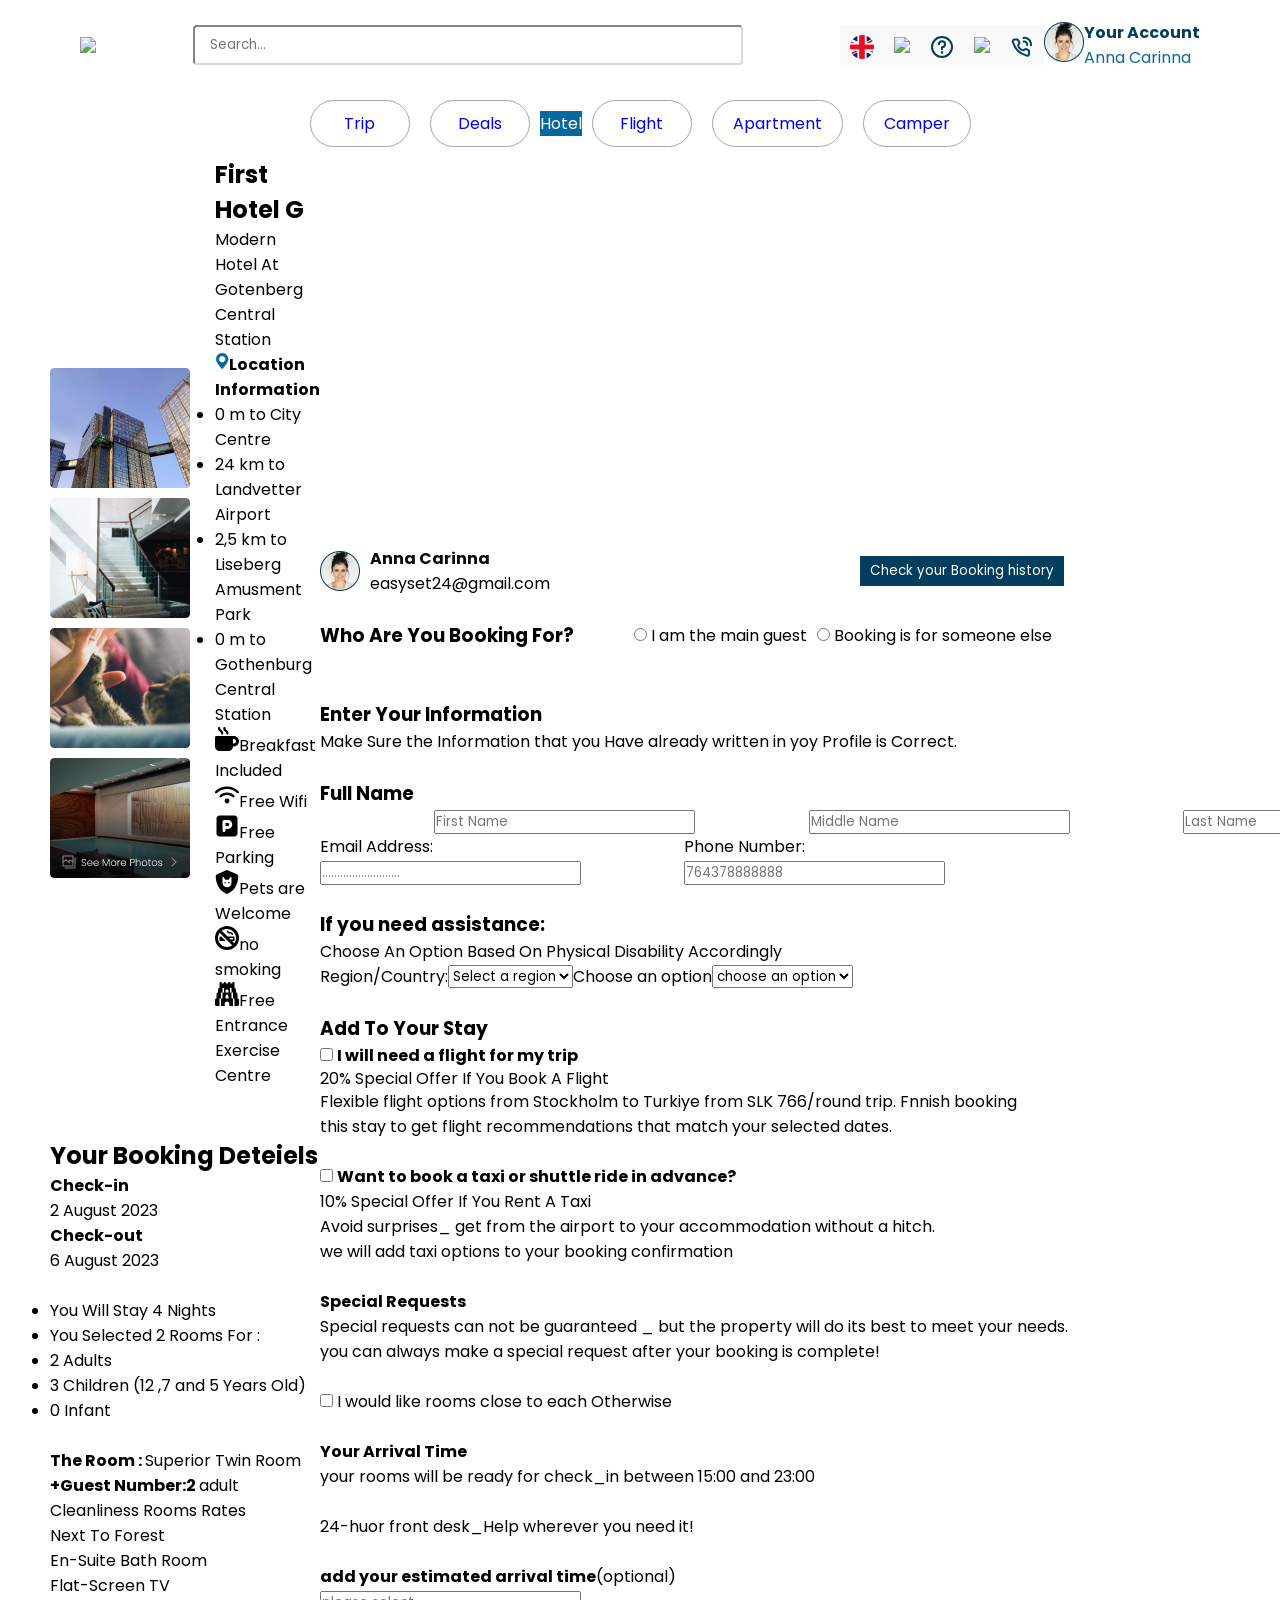
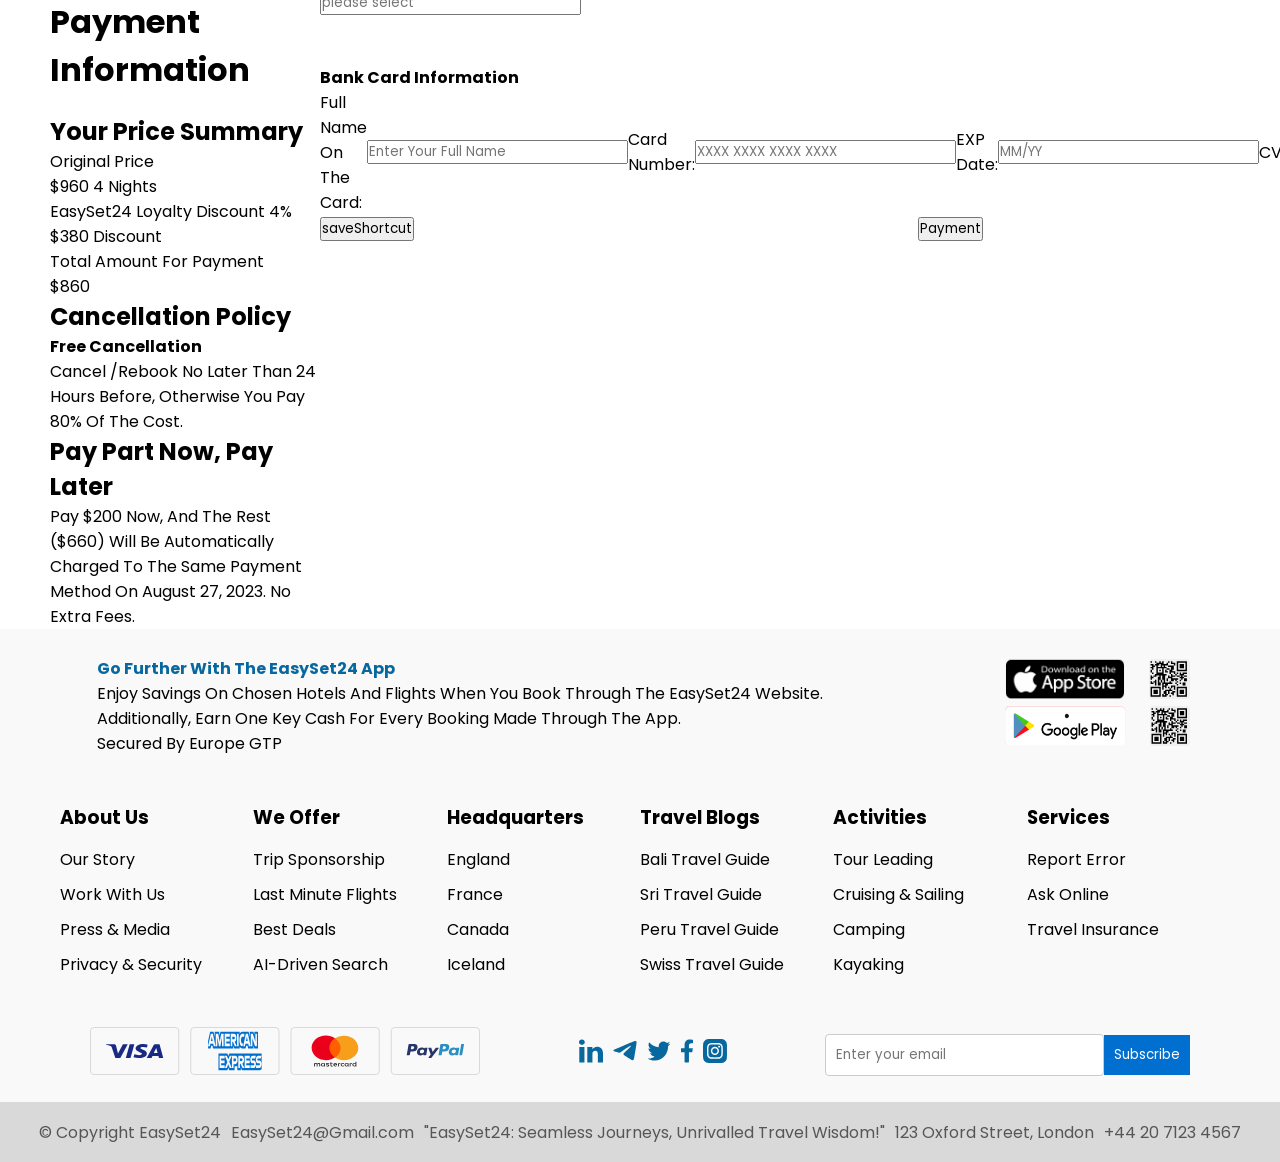
==== commit 53118aca: "commiting" ====
--- a/home.html
+++ b/home.html
@@ -42,12 +42,12 @@
         </div>
 
         <div class="chips-container">
-            <a href="404.html" target="_blank" style="text-decoration: none;" class="chip">Trip</a>
-            <a href="404.html" target="_blank" style="text-decoration: none;" class="chip">Deals</a>
-            <a class="chip" style="background-color: #07689f; color:white; border: none;">Hotel</a>
-            <a href="index.html" target="_blank" style="text-decoration: none;" class="chip">Flight</a>
-            <a href="404.html" target="_blank" style="text-decoration: none;" class="chip">Apartment</a>
-            <a href="404.html" target="_blank" style="text-decoration: none;" class="chip">Camper</a>
+            <a href="#" target="_blank" style="text-decoration: none;" class="chip">Trip</a>
+            <a href="#" target="_blank" style="text-decoration: none;" class="chip">Deals</a>
+            <a class="#" style="background-color: #07689f; color:white; border: none;">Hotel</a>
+            <a href="#" target="_blank" style="text-decoration: none;" class="chip">Flight</a>
+            <a href="#" target="_blank" style="text-decoration: none;" class="chip">Apartment</a>
+            <a href="#" target="_blank" style="text-decoration: none;" class="chip">Camper</a>
         </div>
     </header>
     <main class="main">
